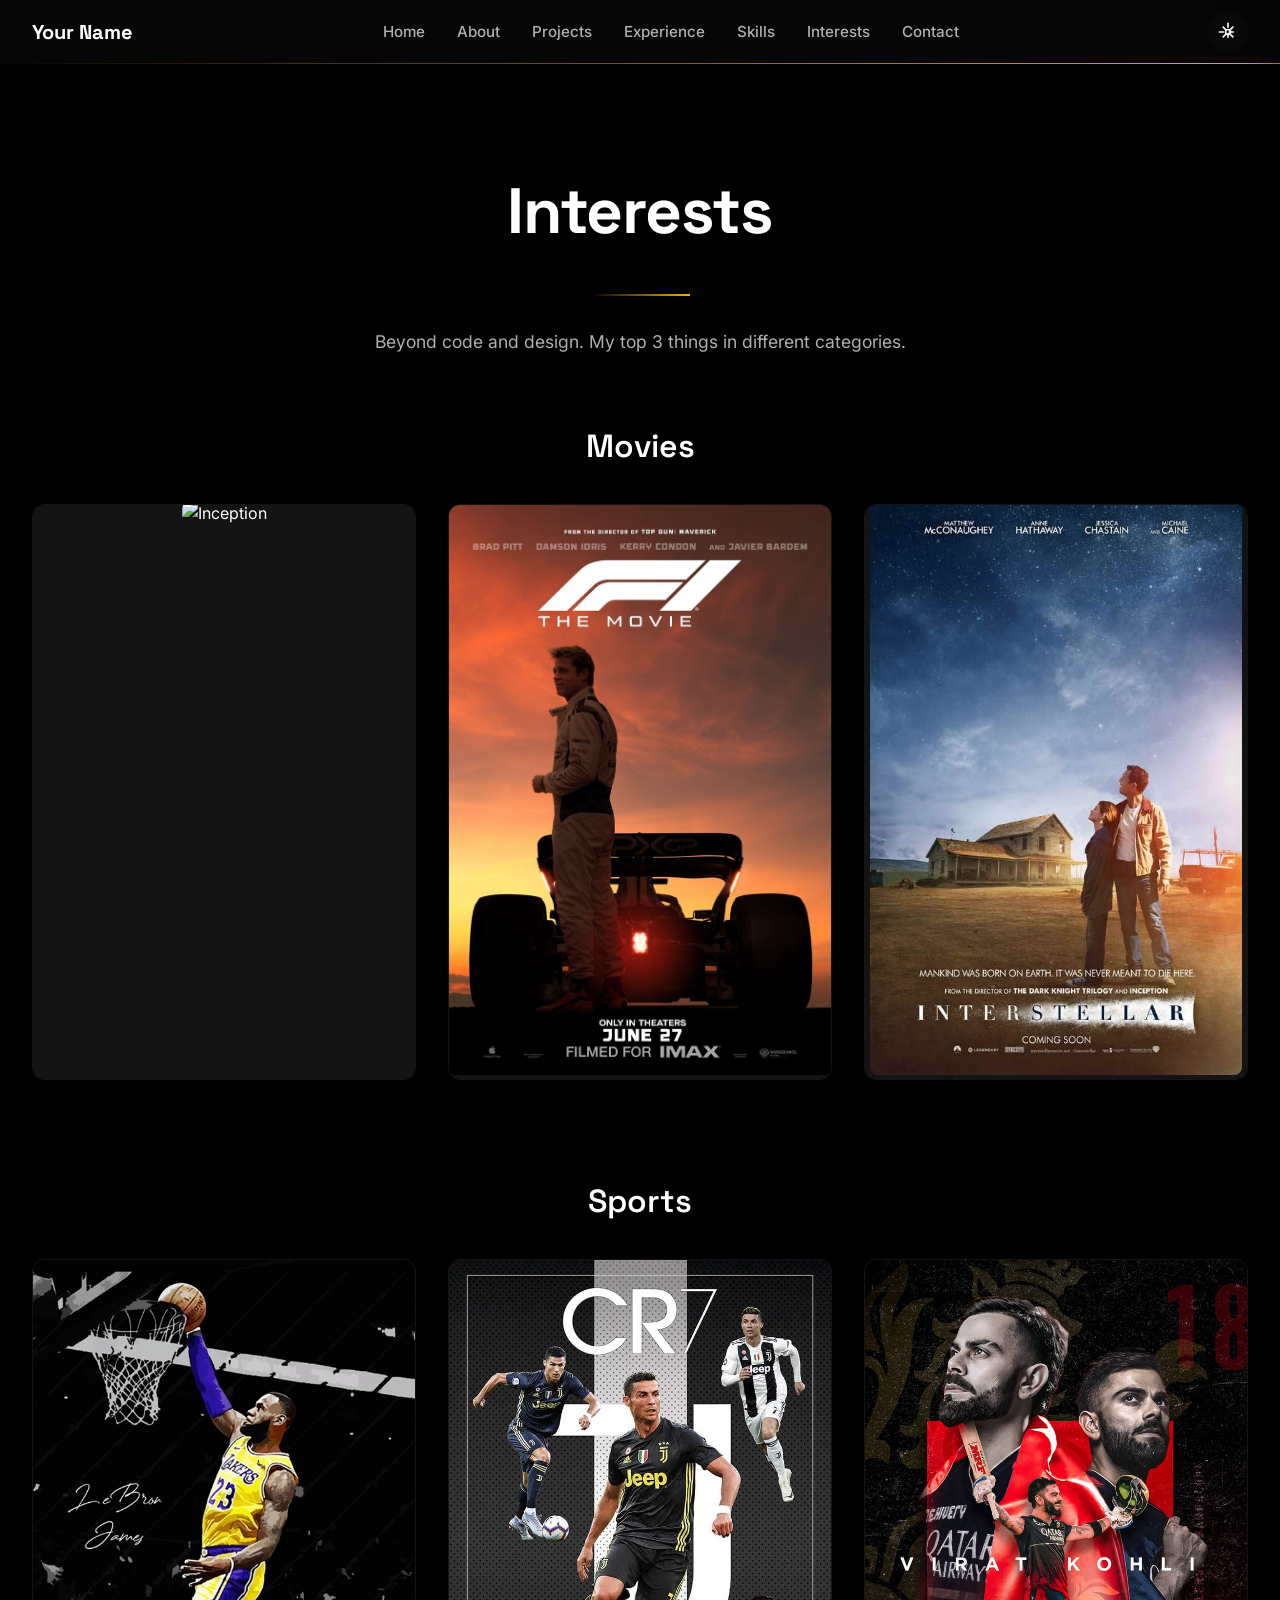
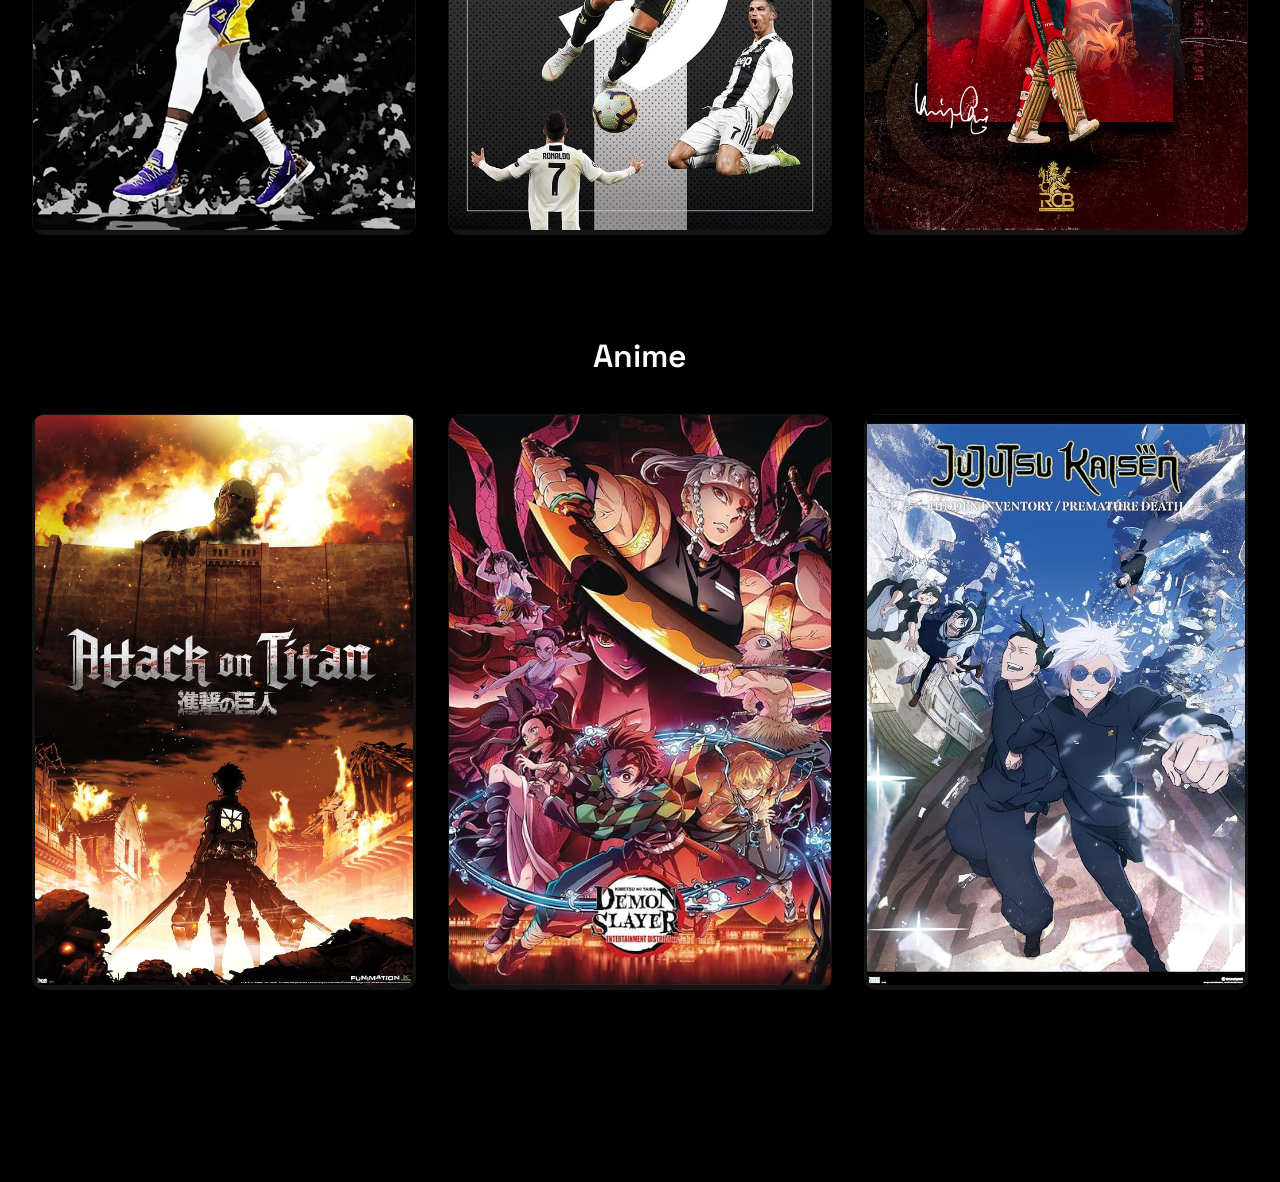
==== psweb7/interests.html @ e80972a8 "Add files via upload" ====
<!DOCTYPE html>
<html lang="en">
<head>
    <meta charset="UTF-8">
    <meta name="viewport" content="width=device-width, initial-scale=1.0">
    <title>Interests - Your Name</title>
    <link rel="stylesheet" href="style.css">
    <link rel="preconnect" href="https://fonts.googleapis.com">
    <link rel="preconnect" href="https://fonts.gstatic.com" crossorigin>
    <link href="https://fonts.googleapis.com/css2?family=Inter:wght@300;400;500;600;700;800&family=Space+Grotesk:wght@400;500;600;700&family=JetBrains+Mono:wght@400;500&display=swap" rel="stylesheet">
    <script>
        // Immediate color initialization to prevent black screen
        (function() {
            const root = document.documentElement;
            root.style.setProperty('--bg-primary', '#000000');
            root.style.setProperty('--bg-secondary', '#0a0a0a');
            root.style.setProperty('--bg-tertiary', '#141414');
            root.style.setProperty('--text-primary', '#ffffff');
            root.style.setProperty('--text-secondary', '#b0b0b0');
            root.style.setProperty('--text-muted', '#666666');
            root.style.setProperty('--accent-1', '#ff0080');
            root.style.setProperty('--accent-2', '#ff8000');
            root.style.setProperty('--accent-3', '#ffff00');
            root.style.setProperty('--accent-4', '#80ff00');
            root.style.setProperty('--accent-5', '#00ff80');
            root.style.setProperty('--accent-6', '#00ffff');
            root.style.setProperty('--accent-7', '#0080ff');
            root.style.setProperty('--accent-8', '#8000ff');
        })();
    </script>
</head>
<body>
    <!-- Navigation Bar -->
    <nav class="navbar" id="navbar">
        <div class="nav-container">
            <div class="nav-left">
                <a href="index.html" class="logo">
                    <span class="logo-text">Your Name</span>
                    <span class="logo-underline"></span>
                </a>
            </div>
            <div class="nav-center">
                <a href="index.html#home" class="nav-link">Home</a>
                <a href="index.html#about" class="nav-link">About</a>
                <a href="index.html#projects" class="nav-link">Projects</a>
                <a href="index.html#experience" class="nav-link">Experience</a>
                <a href="index.html#skills" class="nav-link">Skills</a>
                <a href="index.html#interests" class="nav-link">Interests</a>
                <a href="index.html#contact" class="nav-link">Contact</a>
            </div>
            <div class="nav-right">
                <button type="button" class="settings-btn" id="settingsBtn" aria-label="Settings" onclick="window.toggleSettingsPanel && window.toggleSettingsPanel()">
                    <svg width="20" height="20" viewBox="0 0 24 24" fill="none" stroke="currentColor" stroke-width="2">
                        <circle cx="12" cy="12" r="3"></circle>
                        <path d="M12 1v6m0 6v6M5.64 5.64l4.24 4.24m4.24 4.24l4.24 4.24M1 12h6m6 0h6M5.64 18.36l4.24-4.24m4.24-4.24l4.24-4.24"></path>
                    </svg>
                </button>
            </div>
        </div>
        <div class="nav-underline"></div>
    </nav>

    <!-- Settings Panel (same as index.html) -->
    <div class="settings-panel" id="settingsPanel">
        <div class="settings-header">
            <h2>Theme Customizer</h2>
            <button type="button" class="settings-close" id="settingsClose" aria-label="Close settings">×</button>
        </div>
        <div class="settings-content">
            <div class="setting-group">
                <label class="setting-label">Theme Mode</label>
                <div class="toggle-group">
                    <button class="theme-toggle active" data-theme="dark">Black RGB</button>
                    <button class="theme-toggle" data-theme="light">White RGB</button>
                </div>
            </div>

            <div class="setting-group">
                <label class="setting-label">
                    <input type="checkbox" id="rainbowToggle" class="checkbox" checked>
                    <span>Rainbow Effects</span>
                </label>
            </div>

            <div class="setting-group">
                <label class="setting-label">Color System</label>
                <div class="color-mode-selector">
                    <button class="color-mode-btn active" data-mode="rainbow">Rainbow</button>
                    <button class="color-mode-btn" data-mode="custom">Custom</button>
                    <button class="color-mode-btn" data-mode="custom-static">Custom Static</button>
                    <button class="color-mode-btn" data-mode="custom-animated">Custom Animated</button>
                </div>
            </div>

            <div class="setting-group" id="presetGroup">
                <label class="setting-label">Preset Themes</label>
                <div class="preset-buttons">
                    <button class="preset-btn" data-preset="jungle">Jungle</button>
                    <button class="preset-btn" data-preset="sand">Sand</button>
                    <button class="preset-btn" data-preset="ocean">Ocean</button>
                    <button class="preset-btn" data-preset="cyber">Cyber</button>
                    <button class="preset-btn" data-preset="mono">Mono</button>
                    <button class="preset-btn" data-preset="lava">Lava</button>
                    <button class="preset-btn" data-preset="custom">Custom</button>
                </div>
            </div>

            <div class="setting-group" id="customThemeGroup" style="display: none;">
                <label class="setting-label">Custom Theme Colors</label>
                <div class="custom-theme-pickers">
                    <div class="theme-color-item">
                        <label>Background</label>
                        <input type="color" id="customBgPrimary" value="#000000">
                    </div>
                    <div class="theme-color-item">
                        <label>Secondary BG</label>
                        <input type="color" id="customBgSecondary" value="#0a0a0a">
                    </div>
                    <div class="theme-color-item">
                        <label>Text Primary</label>
                        <input type="color" id="customTextPrimary" value="#ffffff">
                    </div>
                    <div class="theme-color-item">
                        <label>Text Secondary</label>
                        <input type="color" id="customTextSecondary" value="#b0b0b0">
                    </div>
                    <div class="theme-color-item">
                        <label>Accent Color 1</label>
                        <input type="color" id="customAccent1" value="#ff0080">
                    </div>
                    <div class="theme-color-item">
                        <label>Accent Color 2</label>
                        <input type="color" id="customAccent2" value="#00ffff">
                    </div>
                </div>
            </div>

            <div class="setting-group" id="customColorsGroup" style="display: none;">
                <label class="setting-label">Custom Colors (1-6)</label>
                <div class="color-picker-container" id="colorPickerContainer">
                    <!-- Dynamically generated color pickers -->
                </div>
                <button class="add-color-btn" id="addColorBtn">+ Add Color</button>
            </div>

            <div class="setting-group">
                <label class="setting-label">
                    Rainbow Speed
                    <span class="setting-value" id="speedValue">75%</span>
                </label>
                <input type="range" class="slider" id="speedSlider" min="0" max="100" value="75">
            </div>

            <div class="setting-group">
                <label class="setting-label">
                    Glow Intensity
                    <span class="setting-value" id="glowValue">50%</span>
                </label>
                <input type="range" class="slider" id="glowSlider" min="0" max="100" value="50">
            </div>

            <div class="setting-group">
                <label class="setting-label">
                    <input type="checkbox" id="motionReduce" class="checkbox">
                    <span>Reduce Motion</span>
                </label>
            </div>

            <div class="setting-group">
                <label class="setting-label">
                    <input type="checkbox" id="cursorEffects" class="checkbox">
                    <span>Cursor Effects</span>
                </label>
            </div>

            <div class="setting-group" id="cursorSettingsGroup" style="display: none;">
                <label class="setting-label">
                    Cursor Size
                    <span class="setting-value" id="cursorSizeValue">20px</span>
                </label>
                <input type="range" class="slider" id="cursorSizeSlider" min="10" max="40" value="20">
                
                <label class="setting-label" style="margin-top: 1rem;">
                    Cursor Glow
                    <span class="setting-value" id="cursorGlowValue">50%</span>
                </label>
                <input type="range" class="slider" id="cursorGlowSlider" min="0" max="100" value="50">
            </div>

            <div class="setting-group">
                <label class="setting-label">
                    <input type="checkbox" id="particlesToggle" class="checkbox">
                    <span>Background Particles</span>
                </label>
            </div>

            <div class="setting-group" id="particlesSettingsGroup" style="display: none;">
                <label class="setting-label">
                    Particle Density
                    <span class="setting-value" id="particleDensityValue">50%</span>
                </label>
                <input type="range" class="slider" id="particleDensitySlider" min="0" max="100" value="50">
                
                <label class="setting-label" style="margin-top: 1rem;">
                    Particle Speed
                    <span class="setting-value" id="particleSpeedValue">50%</span>
                </label>
                <input type="range" class="slider" id="particleSpeedSlider" min="0" max="100" value="50">
            </div>

            <div class="setting-group">
                <button type="button" class="reset-btn" id="resetSettingsBtn">Reset to Defaults</button>
            </div>
        </div>
    </div>

    <!-- Cursor Trail -->
    <div class="cursor-trail" id="cursorTrail"></div>

    <!-- Main Content -->
    <main>
        <section id="interests" class="section">
            <div class="section-container">
                <div class="section-header">
                    <h2 class="section-title">Interests</h2>
                    <div class="section-divider"></div>
                    <p class="section-subtitle">Beyond code and design.
                        My top 3 things in different categories.
                    </p>
                </div>
                <!-- Movies Category -->
                <div class="interests-category">
                    <h3 class="category-title">Movies</h3>
                    <div class="interests-grid">
                        <div class="interest-card">
                            <div class="interest-image">
                                <img src="images/inception.jpg" alt="Inception" class="interest-img">
                            </div>
                            <div class="interest-overlay">
                                <h4 class="interest-name">Inception</h4>
                                <p class="interest-description">Mind-bending narrative and visual storytelling at its finest.</p>
                            </div>
                        </div>
                        <div class="interest-card">
                            <div class="interest-image">
                                <img src="images/f1movie.jpg" alt="F1" class="interest-img">
                            </div>
                            <div class="interest-overlay">
                                <h4 class="interest-name">F1</h4>
                                <p class="interest-description">Exciting movie with amazin soundtrack.</p>
                            </div>
                        </div>
                        <div class="interest-card">
                            <div class="interest-image">
                                <img src="images/interstellar.jpeg" alt="Interstellar" class="interest-img">
                            </div>
                            <div class="interest-overlay">
                                <h4 class="interest-name">Interstellar</h4>
                                <p class="interest-description">Emotional journey through space and time with stunning visuals.</p>
                            </div>
                        </div>
                    </div>
                </div>
                <!-- Sports Category -->
                <div class="interests-category">
                    <h3 class="category-title">Sports</h3>
                    <div class="interests-grid">
                        <div class="interest-card">
                            <div class="interest-image">
                                <img src="images/basketball.jpg" alt="Basketball" class="interest-img">
                            </div>
                            <div class="interest-overlay">
                                <h4 class="interest-name">Basketball</h4>
                                <p class="interest-description">Passionate about the game, following NBA and playing pickup games weekly.</p>
                            </div>
                        </div>
                        <div class="interest-card">
                            <div class="interest-image">
                                <img src="images/soccer.jpg" alt="Soccer" class="interest-img">
                            </div>
                            <div class="interest-overlay">
                                <h4 class="interest-name">Soccer</h4>
                                <p class="interest-description">Love watching and playing soccer, especially during World Cup seasons.</p>
                            </div>
                        </div>
                        <div class="interest-card">
                            <div class="interest-image">
                                <img src="images/cricket.jpg" alt="Cricket" class="interest-img">
                            </div>
                            <div class="interest-overlay">
                                <h4 class="interest-name">Cricket</h4>
                                <p class="interest-description">Playing cricket regularly to improve skill, teamwork, and mental focus.</p>
                            </div>
                        </div>
                    </div>
                </div>

                <!-- Anime Category -->
                <div class="interests-category">
                    <h3 class="category-title">Anime</h3>
                    <div class="interests-grid">
                        <div class="interest-card">
                            <div class="interest-image">
                                <img src="images/attackontitan.jpg" alt="Attack on Titan" class="interest-img">
                            </div>
                            <div class="interest-overlay">
                                <h4 class="interest-name">Attack on Titan</h4>
                                <p class="interest-description">Masterpiece storytelling with complex characters and breathtaking animation.</p>
                            </div>
                        </div>
                        <div class="interest-card">
                            <div class="interest-image">
                                <img src="images/demonslayer.jpg" alt="Demon Slayer" class="interest-img">
                            </div>
                            <div class="interest-overlay">
                                <h4 class="interest-name">Demon Slayer</h4>
                                <p class="interest-description">Stunning visuals and emotional depth in every episode.</p>
                            </div>
                        </div>
                        <div class="interest-card">
                            <div class="interest-image">
                                <img src="images/jjk.jpg" alt="Jujutsu Kaisen" class="interest-img">
                            </div>
                            <div class="interest-overlay">
                                <h4 class="interest-name">Jujutsu Kaisen</h4>
                                <p class="interest-description">Perfect blend of action, philosophy, and character development.</p>
                            </div>
                        </div>
                    </div>
                </div>

                
            </div>
        </section>
    </main>

    <script src="script.js"></script>
</body>
</html>
---- psweb7/style.css ----
/* ============================================
   CSS VARIABLES & THEME SYSTEM
   ============================================ */

:root {
    /* Dark Theme (Default) */
    --bg-primary: #000000;
    --bg-secondary: #0a0a0a;
    --bg-tertiary: #141414;
    --text-primary: #ffffff;
    --text-secondary: #b0b0b0;
    --text-muted: #666666;
    
    /* RGB Accent Colors (Default Rainbow) */
    --accent-1: #ff0080;
    --accent-2: #ff8000;
    --accent-3: #ffff00;
    --accent-4: #80ff00;
    --accent-5: #00ff80;
    --accent-6: #00ffff;
    --accent-7: #0080ff;
    --accent-8: #8000ff;
    
    /* Glow & Effects */
    --glow-strength: 0.5;
    --animation-speed: 20s;
    
    /* Spacing */
    --spacing-xs: 0.5rem;
    --spacing-sm: 1rem;
    --spacing-md: 2rem;
    --spacing-lg: 4rem;
    --spacing-xl: 6rem;
    
    /* Typography */
    --font-heading: 'Space Grotesk', 'Inter', -apple-system, sans-serif;
    --font-body: 'Inter', -apple-system, sans-serif;
    --font-mono: 'JetBrains Mono', 'Courier New', monospace;
}

/* Light Theme */
[data-theme="light"] {
    --bg-primary: #ffffff;
    --bg-secondary: #f5f5f5;
    --bg-tertiary: #e8e8e8;
    --text-primary: #000000;
    --text-secondary: #404040;
    --text-muted: #808080;
}

/* ============================================
   RESET & BASE STYLES
   ============================================ */

* {
    margin: 0;
    padding: 0;
    box-sizing: border-box;
}

html {
    scroll-behavior: smooth;
}

body {
    font-family: var(--font-body);
    background-color: var(--bg-primary);
    color: var(--text-primary);
    line-height: 1.6;
    overflow-x: hidden;
    transition: background-color 0.3s ease, color 0.3s ease;
}

/* ============================================
   CONTINUOUS COLOR GRADIENT UTILITIES
   (Updated by JS Theme Engine)
   ============================================ */

.rainbow-gradient {
    background: linear-gradient(
        90deg,
        var(--accent-1) 0%,
        var(--accent-2) 14.28%,
        var(--accent-3) 28.56%,
        var(--accent-4) 42.84%,
        var(--accent-5) 57.12%,
        var(--accent-6) 71.4%,
        var(--accent-7) 85.68%,
        var(--accent-8) 100%
    );
    background-size: 400% 100%;
    transition: background 0.1s linear;
}

.rainbow-text {
    background: linear-gradient(
        90deg,
        var(--accent-1) 0%,
        var(--accent-2) 14.28%,
        var(--accent-3) 28.56%,
        var(--accent-4) 42.84%,
        var(--accent-5) 57.12%,
        var(--accent-6) 71.4%,
        var(--accent-7) 85.68%,
        var(--accent-8) 100%
    );
    background-size: 400% 100%;
    -webkit-background-clip: text;
    background-clip: text;
    -webkit-text-fill-color: transparent;
    transition: background 0.1s linear;
}

.rainbow-border {
    border: 2px solid transparent;
    background: linear-gradient(var(--bg-secondary), var(--bg-secondary)) padding-box,
                linear-gradient(
                    90deg,
                    var(--accent-1) 0%,
                    var(--accent-2) 14.28%,
                    var(--accent-3) 28.56%,
                    var(--accent-4) 42.84%,
                    var(--accent-5) 57.12%,
                    var(--accent-6) 71.4%,
                    var(--accent-7) 85.68%,
                    var(--accent-8) 100%
                ) border-box;
    background-size: 400% 100%;
    transition: background 0.1s linear;
}

.rainbow-shadow {
    box-shadow: 0 0 20px var(--accent-1),
                0 0 40px var(--accent-4),
                0 0 60px var(--accent-7);
    transition: box-shadow 0.1s linear;
    opacity: calc(0.3 * var(--glow-strength));
}

/* ============================================
   NAVIGATION BAR
   ============================================ */

.navbar {
    position: fixed;
    top: 0;
    left: 0;
    right: 0;
    z-index: 1000;
    background: var(--navbar-bg, rgba(0, 0, 0, 0.6));
    backdrop-filter: blur(10px);
    -webkit-backdrop-filter: blur(10px);
    height: 64px;
    transition: background-color 0.3s cubic-bezier(0.4, 0, 0.2, 1);
}

.nav-container {
    max-width: 1400px;
    margin: 0 auto;
    padding: 0 var(--spacing-md);
    height: 100%;
    display: flex;
    align-items: center;
    justify-content: space-between;
}

.nav-left .logo {
    text-decoration: none;
    color: var(--text-primary);
    font-family: var(--font-heading);
    font-weight: 700;
    font-size: 1.25rem;
    position: relative;
    display: inline-block;
    transition: transform 0.3s ease;
}

.logo-underline {
    position: absolute;
    bottom: -4px;
    left: 0;
    width: 0;
    height: 2px;
    background: linear-gradient(
        90deg,
        var(--accent-1) 0%,
        var(--accent-2) 14.28%,
        var(--accent-3) 28.56%,
        var(--accent-4) 42.84%,
        var(--accent-5) 57.12%,
        var(--accent-6) 71.4%,
        var(--accent-7) 85.68%,
        var(--accent-8) 100%
    );
    background-size: 400% 100%;
    transition: width 0.3s cubic-bezier(0.4, 0, 0.2, 1), background 0.1s linear;
}

.logo:hover .logo-underline {
    width: 100%;
}

.nav-center {
    display: flex;
    gap: var(--spacing-md);
}

.nav-link {
    color: var(--text-secondary);
    text-decoration: none;
    font-weight: 500;
    font-size: 0.95rem;
    position: relative;
    padding: var(--spacing-xs) 0;
    transition: color 0.3s ease, transform 0.3s ease;
}

.nav-link::after {
    content: '';
    position: absolute;
    bottom: 0;
    left: 0;
    width: 0;
    height: 2px;
    background: linear-gradient(
        90deg,
        var(--accent-1) 0%,
        var(--accent-2) 14.28%,
        var(--accent-3) 28.56%,
        var(--accent-4) 42.84%,
        var(--accent-5) 57.12%,
        var(--accent-6) 71.4%,
        var(--accent-7) 85.68%,
        var(--accent-8) 100%
    );
    background-size: 400% 100%;
    transition: width 0.3s cubic-bezier(0.4, 0, 0.2, 1), background 0.1s linear;
}

.nav-link:hover {
    color: var(--text-primary);
    transform: translateY(-2px);
    transition: color 0.3s cubic-bezier(0.4, 0, 0.2, 1), transform 0.3s cubic-bezier(0.4, 0, 0.2, 1);
}

.nav-link:hover::after {
    width: 100%;
}

.settings-btn {
    width: 40px;
    height: 40px;
    border-radius: 50%;
    border: 2px solid transparent;
    background: var(--bg-secondary);
    color: var(--text-primary);
    cursor: pointer;
    display: flex;
    align-items: center;
    justify-content: center;
    transition: all 0.3s ease;
    position: relative;
    overflow: hidden;
}

.settings-btn::before {
    content: '';
    position: absolute;
    inset: -2px;
    border-radius: 50%;
    padding: 2px;
    background: linear-gradient(
        90deg,
        var(--accent-1) 0%,
        var(--accent-2) 14.28%,
        var(--accent-3) 28.56%,
        var(--accent-4) 42.84%,
        var(--accent-5) 57.12%,
        var(--accent-6) 71.4%,
        var(--accent-7) 85.68%,
        var(--accent-8) 100%
    );
    background-size: 400% 100%;
    -webkit-mask: linear-gradient(#fff 0 0) content-box, linear-gradient(#fff 0 0);
    -webkit-mask-composite: xor;
    mask: linear-gradient(#fff 0 0) content-box, linear-gradient(#fff 0 0);
    mask-composite: exclude;
    transition: opacity 0.3s cubic-bezier(0.4, 0, 0.2, 1), background 0.1s linear;
    opacity: 0;
}

.settings-btn:hover::before {
    opacity: 1;
}

.settings-btn:hover {
    transform: rotate(90deg);
    background: var(--bg-tertiary);
}

.nav-underline {
    position: absolute;
    bottom: 0;
    left: 0;
    right: 0;
    height: 1px;
    background: linear-gradient(
        90deg,
        transparent 0%,
        var(--accent-1) 25%,
        var(--accent-4) 50%,
        var(--accent-7) 75%,
        transparent 100%
    );
    background-size: 400% 100%;
    transition: background 0.1s linear;
}

/* ============================================
   SETTINGS PANEL
   ============================================ */

.settings-panel {
    position: fixed;
    top: 0;
    right: -400px;
    width: 400px;
    height: 100vh;
    background: rgba(10, 10, 10, 0.98);
    backdrop-filter: blur(20px);
    -webkit-backdrop-filter: blur(20px);
    border-left: 2px solid transparent;
    background-image: linear-gradient(var(--bg-secondary), var(--bg-secondary)),
                      linear-gradient(90deg, var(--accent-1) 0%, var(--accent-4) 50%, var(--accent-7) 100%);
    background-origin: border-box;
    background-clip: padding-box, border-box;
    z-index: 2000;
    transition: right 0.4s cubic-bezier(0.4, 0, 0.2, 1), border-image 0.1s linear;
    overflow-y: auto;
    box-shadow: -10px 0 40px rgba(0, 0, 0, 0.5);
}

[data-theme="light"] .settings-panel {
    background: rgba(245, 245, 245, 0.98);
    background-image: linear-gradient(var(--bg-secondary), var(--bg-secondary)),
                      linear-gradient(90deg, var(--accent-1) 0%, var(--accent-4) 50%, var(--accent-7) 100%);
}

.settings-panel.active {
    right: 0 !important;
    visibility: visible;
    opacity: 1;
}

.settings-header {
    padding: var(--spacing-md);
    border-bottom: 2px solid transparent;
    background-image: linear-gradient(var(--bg-secondary), var(--bg-secondary)),
                      linear-gradient(90deg, transparent 0%, var(--accent-1) 25%, var(--accent-4) 50%, var(--accent-7) 75%, transparent 100%);
    background-origin: border-box;
    background-clip: padding-box, border-box;
    display: flex;
    justify-content: space-between;
    align-items: center;
    position: sticky;
    top: 0;
    background-color: var(--bg-secondary);
    z-index: 1;
    transition: border-image 0.1s linear;
}

.settings-header h2 {
    font-family: var(--font-heading);
    font-size: 1.5rem;
    font-weight: 600;
    background: linear-gradient(90deg, var(--accent-1) 0%, var(--accent-4) 50%, var(--accent-7) 100%);
    background-size: 400% 100%;
    -webkit-background-clip: text;
    background-clip: text;
    -webkit-text-fill-color: transparent;
    transition: background 0.1s linear;
}

.settings-close {
    width: 36px;
    height: 36px;
    border: 2px solid var(--bg-tertiary);
    background: var(--bg-secondary);
    color: var(--text-primary);
    font-size: 1.5rem;
    cursor: pointer;
    border-radius: 6px;
    transition: all 0.3s cubic-bezier(0.4, 0, 0.2, 1);
    display: flex;
    align-items: center;
    justify-content: center;
}

.settings-close:hover {
    background: var(--bg-tertiary);
    border-color: var(--accent-1);
    color: var(--accent-1);
    transform: rotate(90deg);
}

.settings-content {
    padding: var(--spacing-md);
}

.setting-group {
    margin-bottom: var(--spacing-md);
}

.setting-label {
    display: block;
    font-weight: 500;
    margin-bottom: var(--spacing-sm);
    color: var(--text-primary);
    font-size: 0.95rem;
}

.setting-value {
    float: right;
    color: var(--text-secondary);
    font-weight: 400;
}

.toggle-group {
    display: flex;
    gap: var(--spacing-xs);
    background: var(--bg-secondary);
    padding: 4px;
    border-radius: 8px;
}

.theme-toggle {
    flex: 1;
    padding: var(--spacing-xs) var(--spacing-sm);
    border: none;
    background: transparent;
    color: var(--text-secondary);
    cursor: pointer;
    border-radius: 6px;
    font-weight: 500;
    transition: all 0.3s ease;
}

.theme-toggle.active {
    background: var(--bg-tertiary);
    color: var(--text-primary);
    box-shadow: 0 0 10px var(--accent-1);
}

.theme-toggle:hover {
    background: var(--bg-tertiary);
    color: var(--text-primary);
}

.color-mode-selector {
    display: flex;
    gap: var(--spacing-xs);
}

.color-mode-btn {
    flex: 1;
    padding: var(--spacing-xs) var(--spacing-sm);
    border: 2px solid var(--bg-tertiary);
    background: var(--bg-secondary);
    color: var(--text-primary);
    cursor: pointer;
    border-radius: 6px;
    font-weight: 500;
    transition: all 0.3s ease;
}

.color-mode-btn.active {
    border-color: var(--accent-1);
    background: var(--bg-tertiary);
    box-shadow: 0 0 10px var(--accent-1);
}

.color-mode-btn:hover {
    border-color: var(--accent-4);
    transform: translateY(-2px);
}

.preset-buttons {
    display: grid;
    grid-template-columns: repeat(2, 1fr);
    gap: var(--spacing-xs);
}

.preset-btn {
    padding: var(--spacing-xs) var(--spacing-sm);
    border: 2px solid var(--bg-tertiary);
    background: var(--bg-secondary);
    color: var(--text-primary);
    cursor: pointer;
    border-radius: 6px;
    font-weight: 500;
    transition: all 0.3s ease;
}

.preset-btn:hover {
    border-color: var(--accent-1);
    transform: translateY(-2px);
    box-shadow: 0 4px 12px var(--accent-1);
}

.preset-btn:active {
    transform: translateY(0);
}

.color-picker-container {
    display: flex;
    flex-wrap: wrap;
    gap: var(--spacing-xs);
    margin-bottom: var(--spacing-sm);
}

.color-picker-item {
    display: flex;
    align-items: center;
    gap: var(--spacing-xs);
}

.color-picker-item input[type="color"] {
    width: 40px;
    height: 40px;
    border: 2px solid var(--bg-tertiary);
    border-radius: 6px;
    cursor: pointer;
    background: none;
}

.color-picker-item button {
    width: 32px;
    height: 32px;
    border: 2px solid var(--bg-tertiary);
    background: var(--bg-secondary);
    color: var(--text-primary);
    cursor: pointer;
    border-radius: 6px;
    font-size: 1.2rem;
    transition: all 0.3s cubic-bezier(0.4, 0, 0.2, 1);
    display: flex;
    align-items: center;
    justify-content: center;
}

.color-picker-item button:hover {
    background: #ff4444;
    border-color: #ff4444;
    box-shadow: 0 0 15px #ff4444;
    transform: scale(1.1);
}

.add-color-btn {
    width: 100%;
    padding: var(--spacing-xs) var(--spacing-sm);
    border: 2px dashed var(--bg-tertiary);
    background: transparent;
    color: var(--text-primary);
    cursor: pointer;
    border-radius: 6px;
    font-weight: 500;
    transition: all 0.3s ease;
}

.add-color-btn:hover {
    border-color: var(--accent-1);
    background: var(--bg-secondary);
    box-shadow: 0 0 15px var(--accent-1);
    transform: translateY(-2px);
}

.custom-theme-pickers {
    display: grid;
    grid-template-columns: repeat(2, 1fr);
    gap: var(--spacing-sm);
}

.theme-color-item {
    display: flex;
    flex-direction: column;
    gap: var(--spacing-xs);
}

.theme-color-item label {
    font-size: 0.85rem;
    color: var(--text-secondary);
    font-weight: 500;
}

.theme-color-item input[type="color"] {
    width: 100%;
    height: 40px;
    border: 2px solid var(--bg-tertiary);
    border-radius: 6px;
    cursor: pointer;
    background: none;
    transition: all 0.3s cubic-bezier(0.4, 0, 0.2, 1);
}

.theme-color-item input[type="color"]:hover {
    border-color: var(--accent-1);
    box-shadow: 0 0 10px var(--accent-1);
    transform: translateY(-2px);
}

.reset-btn {
    width: 100%;
    padding: var(--spacing-sm) var(--spacing-md);
    border: 2px solid var(--accent-1);
    background: var(--bg-secondary);
    color: var(--text-primary);
    cursor: pointer;
    border-radius: 8px;
    font-weight: 600;
    font-size: 0.95rem;
    transition: all 0.3s cubic-bezier(0.4, 0, 0.2, 1);
    text-transform: uppercase;
    letter-spacing: 0.5px;
    position: relative;
    overflow: hidden;
}

.reset-btn::before {
    content: '';
    position: absolute;
    inset: 0;
    background: linear-gradient(90deg, var(--accent-1) 0%, var(--accent-4) 50%, var(--accent-7) 100%);
    background-size: 400% 100%;
    transition: background 0.1s linear;
    opacity: 0;
    z-index: -1;
}

.reset-btn:hover {
    border-color: var(--accent-4);
    box-shadow: 0 0 20px var(--accent-1),
                0 0 30px var(--accent-4);
    transform: translateY(-2px);
}

.reset-btn:hover::before {
    opacity: 0.1;
}

.reset-btn:active {
    transform: translateY(0);
    box-shadow: 0 0 10px var(--accent-1);
}

.slider {
    width: 100%;
    height: 8px;
    border-radius: 4px;
    background: var(--bg-secondary);
    outline: none;
    -webkit-appearance: none;
    appearance: none;
    border: 1px solid var(--bg-tertiary);
    transition: all 0.3s cubic-bezier(0.4, 0, 0.2, 1);
}

.slider:hover {
    border-color: var(--accent-4);
    box-shadow: 0 0 8px var(--accent-1);
}

.slider::-webkit-slider-thumb {
    -webkit-appearance: none;
    appearance: none;
    width: 20px;
    height: 20px;
    border-radius: 50%;
    background: linear-gradient(135deg, var(--accent-1) 0%, var(--accent-4) 100%);
    cursor: pointer;
    box-shadow: 0 0 15px var(--accent-1),
                0 0 25px var(--accent-4);
    border: 2px solid var(--bg-secondary);
    transition: all 0.3s cubic-bezier(0.4, 0, 0.2, 1);
}

.slider::-webkit-slider-thumb:hover {
    transform: scale(1.2);
    box-shadow: 0 0 20px var(--accent-1),
                0 0 35px var(--accent-4);
}

.slider::-moz-range-thumb {
    width: 20px;
    height: 20px;
    border-radius: 50%;
    background: linear-gradient(135deg, var(--accent-1) 0%, var(--accent-4) 100%);
    cursor: pointer;
    border: 2px solid var(--bg-secondary);
    box-shadow: 0 0 15px var(--accent-1),
                0 0 25px var(--accent-4);
    transition: all 0.3s cubic-bezier(0.4, 0, 0.2, 1);
}

.slider::-moz-range-thumb:hover {
    transform: scale(1.2);
    box-shadow: 0 0 20px var(--accent-1),
                0 0 35px var(--accent-4);
}

.checkbox {
    width: 20px;
    height: 20px;
    margin-right: var(--spacing-xs);
    cursor: pointer;
    accent-color: var(--accent-1);
    transition: all 0.3s cubic-bezier(0.4, 0, 0.2, 1);
}

.checkbox:checked {
    filter: drop-shadow(0 0 8px var(--accent-1));
}

.checkbox:hover {
    filter: drop-shadow(0 0 12px var(--accent-4));
}

/* ============================================
   CURSOR TRAIL
   ============================================ */

.cursor-trail {
    position: fixed;
    width: 20px;
    height: 20px;
    border-radius: 50%;
    pointer-events: none;
    z-index: 9999;
    opacity: 0;
    transition: opacity 0.3s cubic-bezier(0.4, 0, 0.2, 1), transform 0.2s cubic-bezier(0.4, 0, 0.2, 1);
    border: 2px solid var(--accent-1);
    background: transparent;
    mix-blend-mode: difference;
    will-change: transform, opacity;
}

.cursor-trail.active {
    opacity: 0.6;
}

/* ============================================
   MAIN CONTENT
   ============================================ */

main {
    margin-top: 64px;
}

.section {
    padding: var(--spacing-xl) var(--spacing-md);
    min-height: 100vh;
    display: flex;
    align-items: center;
    opacity: 1;
    transform: translateY(0);
    transition: opacity 0.6s ease, transform 0.6s ease;
}

.section.visible {
    opacity: 1;
    transform: translateY(0);
}

.section-container {
    max-width: 1400px;
    margin: 0 auto;
    width: 100%;
}

.section-header {
    text-align: center;
    margin-bottom: var(--spacing-lg);
}

.section-title {
    font-family: var(--font-heading);
    font-size: clamp(2.5rem, 5vw, 4rem);
    font-weight: 700;
    letter-spacing: -0.02em;
    margin-bottom: var(--spacing-sm);
}

.section-divider {
    width: 100px;
    height: 2px;
    margin: var(--spacing-md) auto;
    background: linear-gradient(
        90deg,
        transparent 0%,
        var(--accent-1) 25%,
        var(--accent-4) 50%,
        var(--accent-7) 75%,
        transparent 100%
    );
    background-size: 400% 100%;
    transition: transform 0.6s cubic-bezier(0.4, 0, 0.2, 1) 0.3s, background 0.1s linear;
    transform: scaleX(0);
}

.section.visible .section-divider {
    transform: scaleX(1);
}

.section-subtitle {
    color: var(--text-secondary);
    font-size: 1.1rem;
    margin-top: var(--spacing-sm);
}

/* ============================================
   HERO SECTION
   ============================================ */

.hero {
    padding: var(--spacing-xl) var(--spacing-md);
    min-height: calc(100vh - 64px);
}

.hero-container {
    max-width: 1400px;
    margin: 0 auto;
    display: grid;
    grid-template-columns: 1fr 1fr;
    gap: var(--spacing-xl);
    align-items: center;
}

.hero-content {
    z-index: 1;
}

.hero-title {
    font-family: var(--font-heading);
    font-size: clamp(2.5rem, 5vw, 4.5rem);
    font-weight: 800;
    line-height: 1.1;
    letter-spacing: -0.03em;
    margin-bottom: var(--spacing-md);
}

.highlight-rainbow {
    position: relative;
    display: inline-block;
}

.highlight-rainbow::after {
    content: '';
    position: absolute;
    bottom: 4px;
    left: 0;
    width: 100%;
    height: 3px;
    background: linear-gradient(
        90deg,
        var(--accent-1) 0%,
        var(--accent-2) 14.28%,
        var(--accent-3) 28.56%,
        var(--accent-4) 42.84%,
        var(--accent-5) 57.12%,
        var(--accent-6) 71.4%,
        var(--accent-7) 85.68%,
        var(--accent-8) 100%
    );
    background-size: 400% 100%;
    transition: background 0.1s linear;
    opacity: 0.8;
    z-index: -1;
}

.hero-description {
    font-size: 1.25rem;
    color: var(--text-secondary);
    line-height: 1.8;
    margin-bottom: var(--spacing-lg);
    max-width: 600px;
}

.hero-buttons {
    display: flex;
    gap: var(--spacing-md);
    flex-wrap: wrap;
}

.hero-image-container {
    position: relative;
    display: flex;
    justify-content: center;
    align-items: center;
}

.image-wrapper {
    position: relative;
    width: 100%;       /* full width of container */
    max-width: 400px;  /* optional max size */
    aspect-ratio: 1 / 1; /* keeps it square */
    border-radius: 20px;
    overflow: hidden;
    transform-style: preserve-3d;
    transition: transform 0.3s ease;
}

.image-wrapper img {
    width: 100%;
    height: 100%;
    object-fit: contain; /* or cover if you want it cropped */
    display: block;
}

.image-glow {
    position: absolute;
    inset: -20px;
    border-radius: 20px;
    background: linear-gradient(
        90deg,
        var(--accent-1) 0%,
        var(--accent-2) 14.28%,
        var(--accent-3) 28.56%,
        var(--accent-4) 42.84%,
        var(--accent-5) 57.12%,
        var(--accent-6) 71.4%,
        var(--accent-7) 85.68%,
        var(--accent-8) 100%
    );
    background-size: 400% 100%;
    transition: background 0.1s linear;
    opacity: calc(0.3 * var(--glow-strength));
    filter: blur(20px);
    z-index: -1;
}

.image-placeholder {
    width: 100%;
    height: 100%;
    background: var(--bg-secondary);
    display: flex;
    align-items: center;
    justify-content: center;
    color: var(--text-muted);
    border: 2px solid var(--bg-tertiary);
    border-radius: 20px;
}

/* ============================================
   BUTTONS
   ============================================ */

.btn {
    display: inline-block;
    padding: var(--spacing-sm) var(--spacing-md);
    border-radius: 8px;
    text-decoration: none;
    font-weight: 600;
    font-size: 1rem;
    transition: all 0.3s ease;
    position: relative;
    overflow: hidden;
    cursor: pointer;
    border: 2px solid transparent;
}

.btn-primary {
    background: var(--bg-secondary);
    color: var(--text-primary);
    border-color: var(--bg-tertiary);
}

.btn-primary::before {
    content: '';
    position: absolute;
    inset: 0;
    background: linear-gradient(
        90deg,
        var(--accent-1) 0%,
        var(--accent-2) 14.28%,
        var(--accent-3) 28.56%,
        var(--accent-4) 42.84%,
        var(--accent-5) 57.12%,
        var(--accent-6) 71.4%,
        var(--accent-7) 85.68%,
        var(--accent-8) 100%
    );
    background-size: 400% 400%;
    animation: rainbowShift var(--animation-speed) linear infinite;
    opacity: 0;
    transition: opacity 0.3s ease;
    z-index: -1;
}

.btn-primary:hover::before {
    opacity: 0.2;
}

.btn-primary:hover {
    transform: translateY(-2px);
    box-shadow: 0 10px 30px var(--accent-1),
                0 0 20px var(--accent-4);
    border-color: var(--accent-1);
    transition: all 0.3s cubic-bezier(0.4, 0, 0.2, 1);
}

.btn-secondary {
    background: transparent;
    color: var(--text-primary);
    border-color: var(--bg-tertiary);
}

.btn-secondary:hover {
    background: var(--bg-secondary);
    border-color: var(--accent-1);
    transform: translateY(-2px);
    box-shadow: 0 5px 15px var(--accent-1);
    transition: all 0.3s cubic-bezier(0.4, 0, 0.2, 1);
}

/* ============================================
   ABOUT SECTION
   ============================================ */

.about-content {
    max-width: 800px;
    margin: 0 auto;
    text-align: center;
}

.about-text {
    font-size: 1.15rem;
    color: var(--text-secondary);
    line-height: 1.8;
    margin-bottom: var(--spacing-md);
}

/* ============================================
   PROJECTS SECTION
   ============================================ */

.projects-grid {
    display: grid;
    grid-template-columns: repeat(auto-fit, minmax(320px, 1fr));
    gap: var(--spacing-md);
    margin-top: var(--spacing-lg);
}

.project-card {
    position: relative;
    background: var(--bg-secondary);
    border: 1px solid var(--bg-tertiary);
    border-radius: 12px;
    padding: var(--spacing-md);
    transition: all 0.4s cubic-bezier(0.4, 0, 0.2, 1);
    overflow: hidden;
}

.project-card-glow {
    position: absolute;
    inset: -2px;
    border-radius: 12px;
    background: linear-gradient(
        90deg,
        var(--accent-1) 0%,
        var(--accent-2) 14.28%,
        var(--accent-3) 28.56%,
        var(--accent-4) 42.84%,
        var(--accent-5) 57.12%,
        var(--accent-6) 71.4%,
        var(--accent-7) 85.68%,
        var(--accent-8) 100%
    );
    background-size: 400% 100%;
    transition: opacity 0.4s cubic-bezier(0.4, 0, 0.2, 1), background 0.1s linear;
    opacity: 0;
    z-index: -1;
    filter: blur(8px);
}

.project-card {
    border: 1px solid var(--bg-tertiary);
}

.project-card:hover {
    transform: translateY(-8px);
    border-color: var(--accent-1);
    box-shadow: 0 10px 40px var(--accent-1),
                0 0 20px var(--accent-4);
    transition: all 0.4s cubic-bezier(0.4, 0, 0.2, 1);
}

.project-card:hover .project-card-glow {
    opacity: calc(0.4 * var(--glow-strength));
}

.project-title {
    font-family: var(--font-heading);
    font-size: 1.5rem;
    font-weight: 600;
    margin-bottom: var(--spacing-sm);
    color: var(--text-primary);
}

.project-description {
    color: var(--text-secondary);
    line-height: 1.7;
    margin-bottom: var(--spacing-md);
}

.project-tags {
    display: flex;
    flex-wrap: wrap;
    gap: var(--spacing-xs);
    margin-bottom: var(--spacing-md);
}

.tag {
    padding: 4px 12px;
    background: var(--bg-tertiary);
    border-radius: 4px;
    font-size: 0.85rem;
    color: var(--text-secondary);
    font-family: var(--font-mono);
}

.project-link {
    color: var(--accent-1);
    text-decoration: none;
    font-weight: 600;
    display: inline-flex;
    align-items: center;
    gap: var(--spacing-xs);
    transition: all 0.3s ease;
}

.project-link:hover {
    gap: var(--spacing-sm);
    text-shadow: 0 0 10px var(--accent-1);
}

/* ============================================
   EXPERIENCE SECTION
   ============================================ */

.experience-list {
    max-width: 900px;
    margin: 0 auto;
}

.experience-item {
    display: grid;
    grid-template-columns: 200px 1fr;
    gap: var(--spacing-md);
    padding: var(--spacing-md) 0;
    border-bottom: 1px solid var(--bg-tertiary);
    opacity: 1;
    transform: translateX(0);
    transition: opacity 0.6s cubic-bezier(0.4, 0, 0.2, 1), transform 0.6s cubic-bezier(0.4, 0, 0.2, 1);
}

.experience-item.experience-left {
    transform: translateX(0);
}

.experience-item.experience-right {
    transform: translateX(0);
}

.experience-item.visible {
    opacity: 1;
    transform: translateX(0);
}

.experience-item:last-child {
    border-bottom: none;
}

.experience-date {
    color: var(--text-muted);
    font-weight: 500;
    font-size: 0.95rem;
}

.experience-title {
    font-family: var(--font-heading);
    font-size: 1.5rem;
    font-weight: 600;
    margin-bottom: var(--spacing-xs);
    color: var(--text-primary);
}

.experience-company {
    color: var(--accent-1);
    font-weight: 500;
    margin-bottom: var(--spacing-sm);
}

.experience-description {
    color: var(--text-secondary);
    line-height: 1.7;
}

/* ============================================
   SKILLS SECTION
   ============================================ */

.skills-grid {
    display: grid;
    grid-template-columns: repeat(auto-fit, minmax(250px, 1fr));
    gap: var(--spacing-md);
    margin-top: var(--spacing-lg);
}

.skill-card {
    background: var(--bg-secondary);
    border: 1px solid var(--bg-tertiary);
    border-radius: 12px;
    padding: var(--spacing-md);
    text-align: center;
    transition: all 0.4s ease;
}

.skill-card:hover {
    transform: translateY(-6px);
    border-color: var(--accent-1);
    box-shadow: 0 10px 30px var(--accent-1),
                0 0 15px var(--accent-4);
    transition: all 0.4s cubic-bezier(0.4, 0, 0.2, 1);
}

.skill-icon {
    font-size: 2.5rem;
    margin-bottom: var(--spacing-sm);
}

.skill-name {
    font-family: var(--font-heading);
    font-size: 1.25rem;
    font-weight: 600;
    margin-bottom: var(--spacing-sm);
    color: var(--text-primary);
}

.skill-list {
    color: var(--text-secondary);
    font-size: 0.95rem;
    line-height: 1.6;
}

/* ============================================
   INTERESTS SECTION
   ============================================ */

.interests-preview {
    text-align: center;
    max-width: 700px;
    margin: 0 auto;
}

.interests-text {
    font-size: 1.15rem;
    color: var(--text-secondary);
    line-height: 1.8;
    margin-bottom: var(--spacing-lg);
}

.interests-category {
    margin-bottom: var(--spacing-xl);
}

.category-title {
    font-family: var(--font-heading);
    font-size: 2rem;
    font-weight: 600;
    margin-bottom: var(--spacing-md);
    color: var(--text-primary);
    text-align: center;
}

.interests-grid {
    display: grid;
    grid-template-columns: repeat(auto-fit, minmax(250px, 1fr));
    gap: var(--spacing-md);
    margin-bottom: var(--spacing-lg);
}

.interest-card {
    position: relative;
    background: var(--bg-secondary);
    border: 1px solid var(--bg-tertiary);
    border-radius: 12px;
    overflow: hidden;
    aspect-ratio: 2 / 3;
    transition: all 0.4s cubic-bezier(0.4, 0, 0.2, 1);
    cursor: pointer;
}
.interest-card img {
    height: 100%;      /* adjust as needed */
    object-fit: contain; /* fits fully inside without cropping */
    border-radius: 8px;  /* optional rounding */
    display: block;
    margin-bottom: var(--spacing-xs);
}


.interest-card:hover {
    transform: translateY(-8px) scale(1.02);
    border-color: var(--accent-1);
    box-shadow: 0 10px 40px var(--accent-1),
                0 0 20px var(--accent-4);
}

.interest-image {
    width: 100%;
    height: 100%;
    background: var(--bg-tertiary);
    display: flex;
    align-items: center;
    justify-content: center;
    transition: transform 0.4s cubic-bezier(0.4, 0, 0.2, 1);
}

.interest-card:hover .interest-image {
    transform: scale(1.1);
}

.interest-placeholder {
    font-size: 4rem;
    opacity: 0.5;
    transition: opacity 0.4s cubic-bezier(0.4, 0, 0.2, 1);
}

.interest-card:hover .interest-placeholder {
    opacity: 0.3;
}

.interest-overlay {
    position: absolute;
    bottom: 0;
    left: 0;
    right: 0;
    background: linear-gradient(to top, rgba(0, 0, 0, 0.9), transparent);
    padding: var(--spacing-md);
    transform: translateY(100%);
    transition: transform 0.4s cubic-bezier(0.4, 0, 0.2, 1);
}

.interest-card:hover .interest-overlay {
    transform: translateY(0);
}

.interest-name {
    font-family: var(--font-heading);
    font-size: 1.25rem;
    font-weight: 600;
    margin-bottom: var(--spacing-xs);
    color: var(--text-primary);
}

.interest-description {
    font-size: 0.95rem;
    color: var(--text-secondary);
    line-height: 1.6;
    opacity: 0;
    transform: translateY(10px);
    transition: opacity 0.4s cubic-bezier(0.4, 0, 0.2, 1) 0.1s,
                transform 0.4s cubic-bezier(0.4, 0, 0.2, 1) 0.1s;
}

.interest-card:hover .interest-description {
    opacity: 1;
    transform: translateY(0);
}

/* ============================================
   CONTACT SECTION
   ============================================ */

.contact-content {
    text-align: center;
    max-width: 700px;
    margin: 0 auto;
}

.contact-text {
    font-size: 1.15rem;
    color: var(--text-secondary);
    line-height: 1.8;
    margin-bottom: var(--spacing-lg);
}

.contact-buttons {
    display: flex;
    gap: var(--spacing-md);
    justify-content: center;
    flex-wrap: wrap;
}

/* ============================================
   RESPONSIVE DESIGN
   ============================================ */

@media (max-width: 968px) {
    .nav-center {
        display: none;
    }
    
    .hero-container {
        grid-template-columns: 1fr;
        text-align: center;
    }
    
    .hero-image-container {
        order: -1;
    }
    .hero-image {
    position: absolute;
    top: 0;
    left: 0;
    width: 100%;
    height: 100%;
    object-fit: cover;
    border-radius: 20px;
    }

    .image-wrapper {
        width: 300px;
        height: 300px;
    }
    
    .experience-item {
        grid-template-columns: 1fr;
    }
    
    .experience-date {
        margin-bottom: var(--spacing-xs);
    }
    
    .settings-panel {
        width: 100%;
        right: -100%;
    }
}

@media (max-width: 640px) {
    .hero-title {
        font-size: 2rem;
    }
    
    .section-title {
        font-size: 2rem;
    }
    
    .projects-grid {
        grid-template-columns: 1fr;
    }
    
    .skills-grid {
        grid-template-columns: 1fr;
    }
}

/* ============================================
   ACCESSIBILITY & PERFORMANCE
   ============================================ */

@media (prefers-reduced-motion: reduce) {
    *,
    *::before,
    *::after {
        animation-duration: 0.01ms !important;
        animation-iteration-count: 1 !important;
        transition-duration: 0.01ms !important;
    }
}

[data-reduce-motion="true"] *,
[data-reduce-motion="true"] *::before,
[data-reduce-motion="true"] *::after {
    animation-duration: 0.01ms !important;
    animation-iteration-count: 1 !important;
    transition-duration: 0.01ms !important;
}

/* Mobile: Disable cursor effects */
@media (hover: none) and (pointer: coarse) {
    .cursor-trail {
        display: none;
    }
}
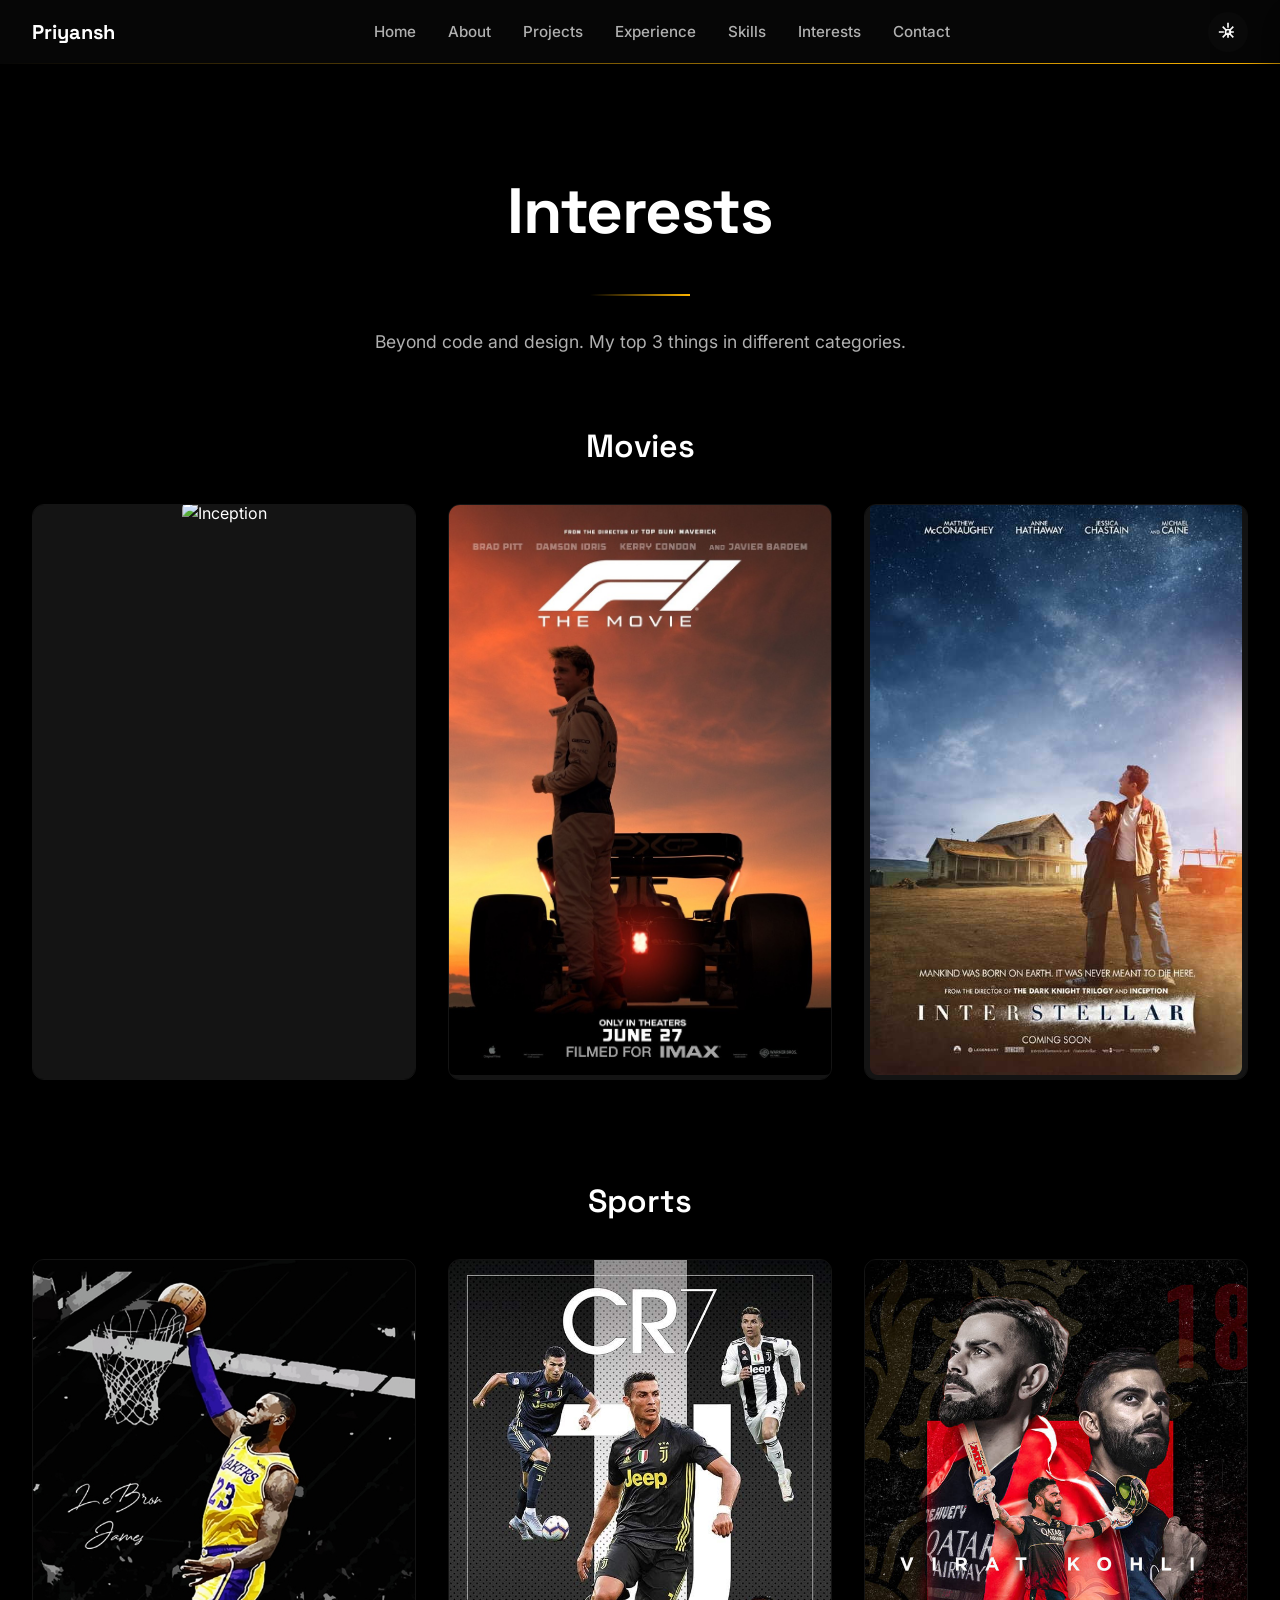
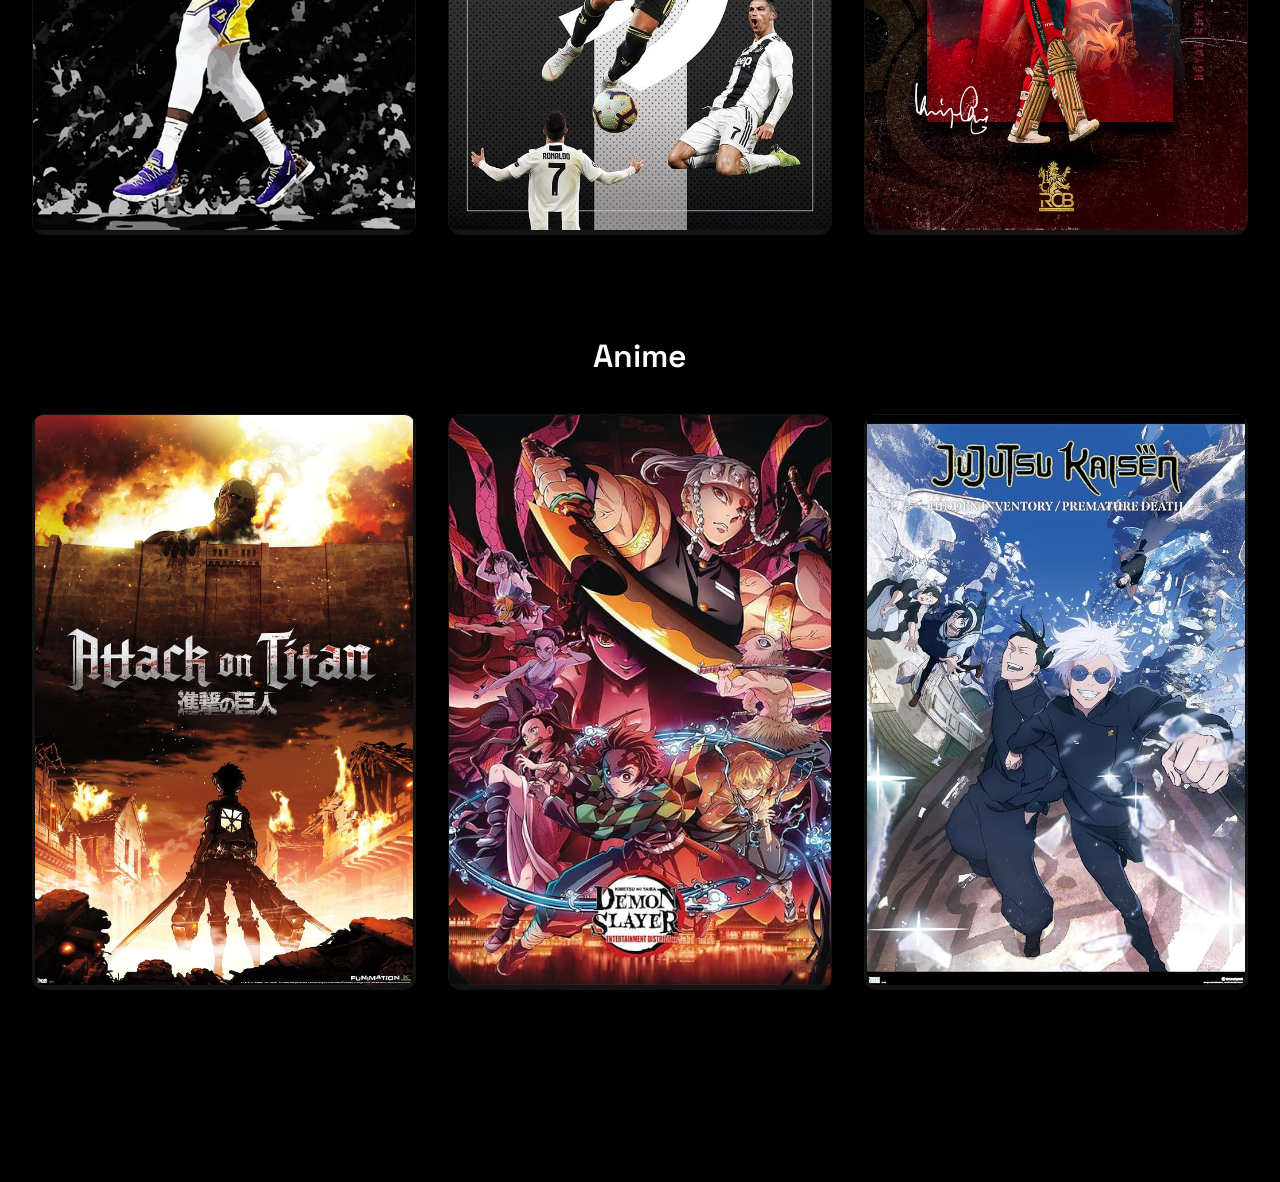
==== commit 82e97a90: "Update interests.html" ====
--- a/psweb7/interests.html
+++ b/psweb7/interests.html
@@ -4,7 +4,7 @@
 <head>
     <meta charset="UTF-8">
     <meta name="viewport" content="width=device-width, initial-scale=1.0">
-    <title>Interests - Your Name</title>
+    <title>Interests - Priyansh</title>
     <link rel="stylesheet" href="style.css">
     <link rel="preconnect" href="https://fonts.googleapis.com">
     <link rel="preconnect" href="https://fonts.gstatic.com" crossorigin>
@@ -36,7 +36,7 @@
         <div class="nav-container">
             <div class="nav-left">
                 <a href="index.html" class="logo">
-                    <span class="logo-text">Your Name</span>
+                    <span class="logo-text">Priyansh</span>
                     <span class="logo-underline"></span>
                 </a>
             </div>
@@ -339,3 +339,4 @@
 </body>
 </html>
 
+
